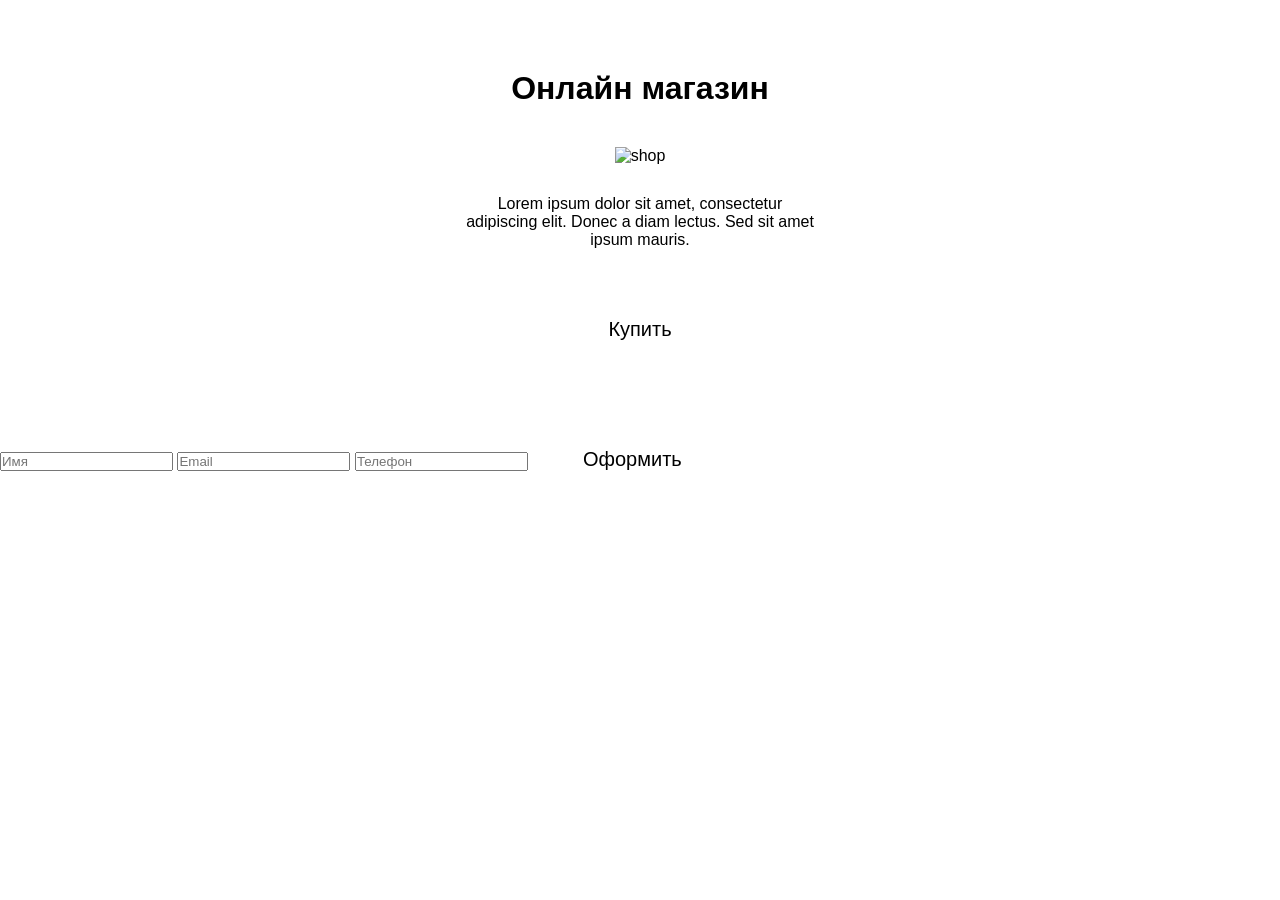
==== index.html @ 7da1bbbf "Enhance form validation and error display Added error handling for form submission and updated input" ====
<!DOCTYPE html>
<html lang="ru">
<head>
    <meta charset="UTF-8">
    <meta name="viewport" content="width=device-width, initial-scale=1.0, user-scalable=no, minimum-scale=1.0, maximum-scale=1.0">
    <meta http-equiv="X-UA-Compatible" content="ie=edge">
    <title>Shop</title>
    <style>
        @import url("https://fonts.googleapis.com/css?family=Montserrat;wght@200;500&display=swap");

        * {
            margin: 0;
            padding: 0;
            box-sizing: border-box;
        }

        body{
            font-family: "Montserrat", sans-serif;
            font-weight: 200;
            color: var(--tg-theme-text-color);
            background: var(--tg-theme-bg-color);
        }
        #main {
            width: 100%;
            padding: 20px;
            text-align: center;
        }
        h1 {
            margin-top: 50px;
            margin-bottom: 10px;
        }
        img{
            width:70px;
            margin: 30px auto;
        }
        p {
            width:350px;
            margin:0 auto;
        }
        button{
            border:0;
            border-radius: 5px;
            margin-top:50px;
            height: 60px;
            width: 200px;
            font-size:20px;
            font-weight:500;
            cursor: pointer;
            transition: all 500ms ease;
            color: var(--tg-theme-button-color);
            background: var(--tg-theme-button-text-color);
        }

        button:hover {
            background: var(--tg-theme-secondary-bg-color);
        }
    </style>
</head>
<body>
    <div id="main">
        <h1>Онлайн магазин </h1>
        <img src = "https://cdn-icons-png.flaticon.com/512/3595/3595455.png" alt = "shop">
        <p> Lorem ipsum dolor sit amet, consectetur adipiscing elit. Donec a diam lectus. Sed sit amet ipsum mauris. </p>
        <button id="buy">Купить</button>
    </div>
    <form id="form">
        <input type="text" placeholder="Имя" id="user_name">
        <input type="text" placeholder="Email" id="user_mail">
        <input type="text" placeholder="Телефон" id="user_phone">
        <button id="order">Оформить</button>
        <div id="error"></div>
    <script src="https://telegram.org/js/telegram-web-app.js"></script>
    <script>
        let tg = window.Telegram.WebApp; 
        let buy = document.getElementById("buy");
        let order = document.getElementById("order");
        tg.expand();

        buy.addEventListener("click",() => {
            document.getElementById("main").style.display = "none";
            document.getElementById("form").style.display = "block";
            document.getElementById("user_name").value = tg.initDataUnsafe.user.first_name + " " + tg.initDataUnsafe.user.last_name
        });
        order.addEventListener("click", () => {
            document.getElementById("error").innerText = '';
            let name = document.getElementById("user_name").value;
            let email = document.getElementById("user_email").value;
            let phone = document.getElementById("user_phone").value;
            if (name.length < 5) {
                document.getElementById("error").innerText = 'Ошибка в имени';
                return
            }
            if(email.length < 5) {
                document.getElementById("error").innerText = 'ошибка в email';
                return;
            }
            if (phone.length < 5) {
                document.getElementById("error").innerText = 'Ошибка в номере телефона';
                return;
            }
            let data = {
                name: name,
                email: email,
                phone: phone
            }
            tg.sendData(JSON.stringify(data));
            tg.close();
        });
    </script>
</body>
</html>
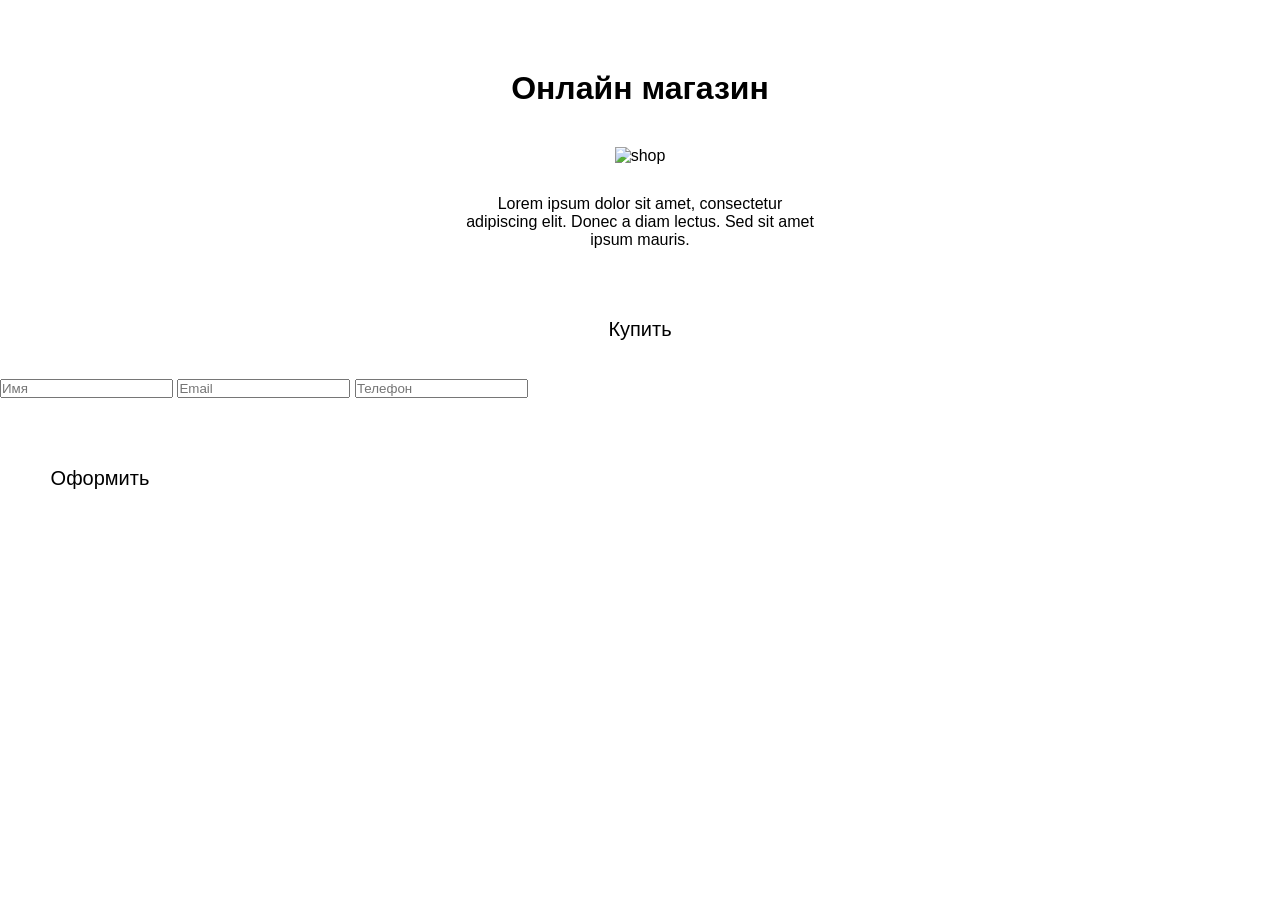
==== commit 0db95e3f: "Fix HTML encoding issues in index.html" ====
--- a/index.html
+++ b/index.html
@@ -67,8 +67,9 @@
         <input type="text" placeholder="Имя" id="user_name">
         <input type="text" placeholder="Email" id="user_mail">
         <input type="text" placeholder="Телефон" id="user_phone">
-        <button id="order">Оформить</button>
-        <div id="error"></div>
+        <div id="error"> </div>
+        <button id="order" >Оформить</button>
+    </form>
     <script src="https://telegram.org/js/telegram-web-app.js"></script>
     <script>
         let tg = window.Telegram.WebApp; 
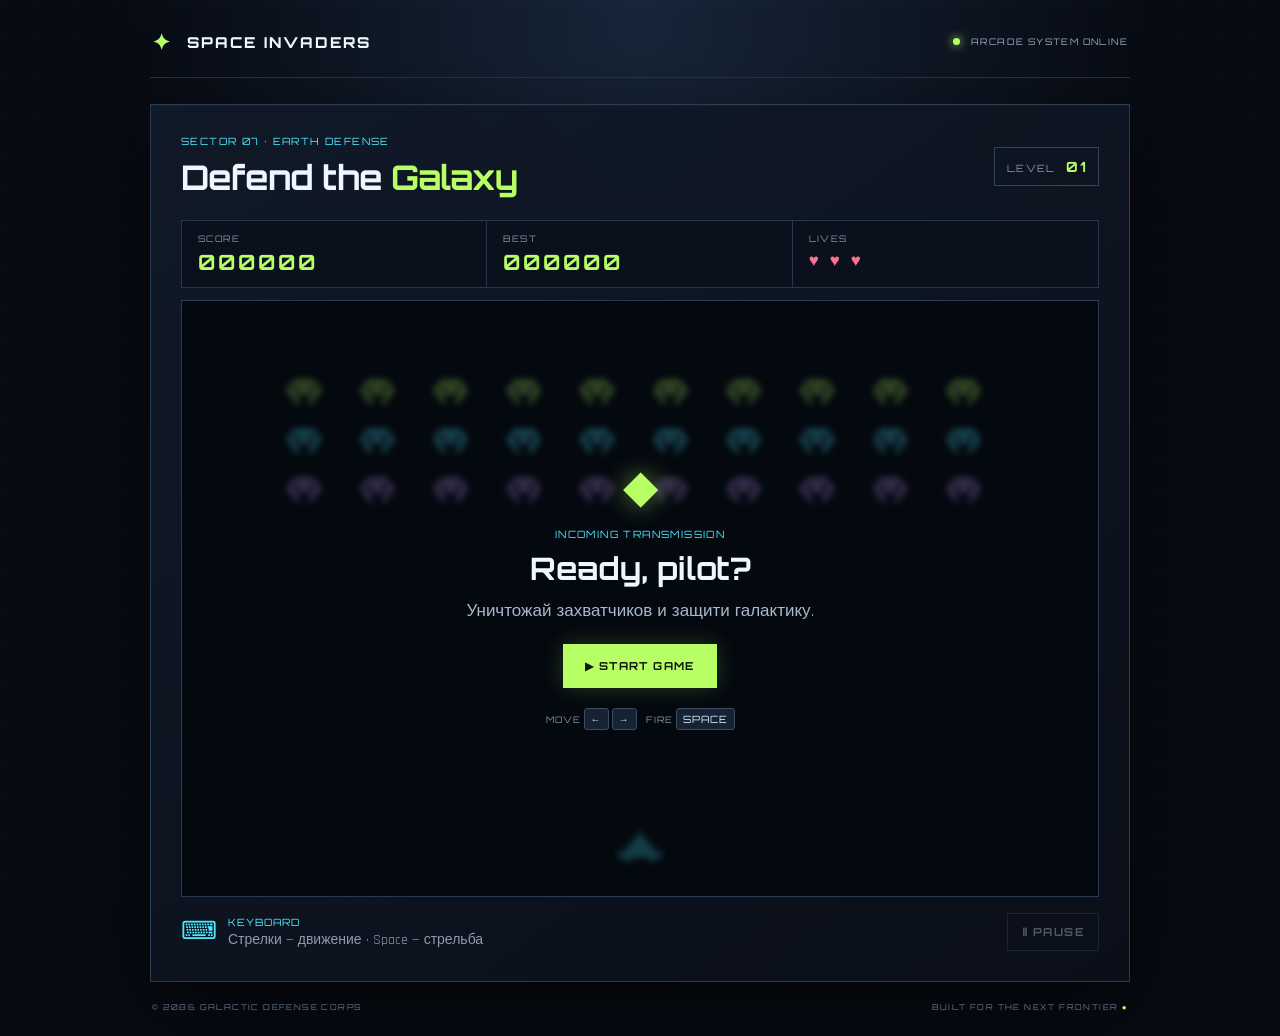
==== commit 6b253518: "Add Space Invaders for CI/CD lab" ====
--- a/index.html
+++ b/index.html
@@ -1,112 +1,58 @@
-<!DOCTYPE html>
-<html lang="ru">
-<head>
-    <meta charset="UTF-8">
-    <meta name="viewport" content="width=device-width, initial-scale=1.0, user-scalable=no, minimum-scale=1.0, maximum-scale=1.0">
-    <meta http-equiv="X-UA-Compatible" content="ie=edge">
-    <title>Shop</title>
-    <style>
-        @import url("https://fonts.googleapis.com/css?family=Montserrat;wght@200;500&display=swap");
-
-        * {
-            margin: 0;
-            padding: 0;
-            box-sizing: border-box;
-        }
-
-        body{
-            font-family: "Montserrat", sans-serif;
-            font-weight: 200;
-            color: var(--tg-theme-text-color);
-            background: var(--tg-theme-bg-color);
-        }
-        #main {
-            width: 100%;
-            padding: 20px;
-            text-align: center;
-        }
-        h1 {
-            margin-top: 50px;
-            margin-bottom: 10px;
-        }
-        img{
-            width:70px;
-            margin: 30px auto;
-        }
-        p {
-            width:350px;
-            margin:0 auto;
-        }
-        button{
-            border:0;
-            border-radius: 5px;
-            margin-top:50px;
-            height: 60px;
-            width: 200px;
-            font-size:20px;
-            font-weight:500;
-            cursor: pointer;
-            transition: all 500ms ease;
-            color: var(--tg-theme-button-color);
-            background: var(--tg-theme-button-text-color);
-        }
-
-        button:hover {
-            background: var(--tg-theme-secondary-bg-color);
-        }
-    </style>
-</head>
-<body>
-    <div id="main">
-        <h1>Онлайн магазин </h1>
-        <img src = "https://cdn-icons-png.flaticon.com/512/3595/3595455.png" alt = "shop">
-        <p> Lorem ipsum dolor sit amet, consectetur adipiscing elit. Donec a diam lectus. Sed sit amet ipsum mauris. </p>
-        <button id="buy">Купить</button>
-    </div>
-    <form id="form">
-        <input type="text" placeholder="Имя" id="user_name">
-        <input type="text" placeholder="Email" id="user_mail">
-        <input type="text" placeholder="Телефон" id="user_phone">
-        <div id="error"> </div>
-        <button id="order" >Оформить</button>
-    </form>
-    <script src="https://telegram.org/js/telegram-web-app.js"></script>
-    <script>
-        let tg = window.Telegram.WebApp; 
-        let buy = document.getElementById("buy");
-        let order = document.getElementById("order");
-        tg.expand();
-
-        buy.addEventListener("click",() => {
-            document.getElementById("main").style.display = "none";
-            document.getElementById("form").style.display = "block";
-            document.getElementById("user_name").value = tg.initDataUnsafe.user.first_name + " " + tg.initDataUnsafe.user.last_name
-        });
-        order.addEventListener("click", () => {
-            document.getElementById("error").innerText = '';
-            let name = document.getElementById("user_name").value;
-            let email = document.getElementById("user_email").value;
-            let phone = document.getElementById("user_phone").value;
-            if (name.length < 5) {
-                document.getElementById("error").innerText = 'Ошибка в имени';
-                return
-            }
-            if(email.length < 5) {
-                document.getElementById("error").innerText = 'ошибка в email';
-                return;
-            }
-            if (phone.length < 5) {
-                document.getElementById("error").innerText = 'Ошибка в номере телефона';
-                return;
-            }
-            let data = {
-                name: name,
-                email: email,
-                phone: phone
-            }
-            tg.sendData(JSON.stringify(data));
-            tg.close();
-        });
-    </script>
-</body>
-</html>
+<!DOCTYPE html>
+<html lang="ru">
+<head>
+  <meta charset="UTF-8">
+  <meta name="viewport" content="width=device-width, initial-scale=1.0">
+  <title>SPACE INVADERS — Arcade</title>
+  <link rel="stylesheet" href="style.css">
+</head>
+<body>
+  <main class="cabinet">
+    <header class="topbar">
+      <div class="brand"><span class="brand-mark">✦</span> SPACE INVADERS</div>
+      <div class="status"><span class="status-dot"></span> ARCADE SYSTEM ONLINE</div>
+    </header>
+
+    <section class="game-shell">
+      <div class="game-heading">
+        <div>
+          <p class="eyebrow">SECTOR 07 · EARTH DEFENSE</p>
+          <h1>Defend the <span>Galaxy</span></h1>
+        </div>
+        <div class="level-badge">LEVEL <strong id="level">01</strong></div>
+      </div>
+
+      <div class="stats">
+        <div class="stat"><span>SCORE</span><strong id="score">000000</strong></div>
+        <div class="stat"><span>BEST</span><strong id="best">000000</strong></div>
+        <div class="stat"><span>LIVES</span><strong id="lives">♥ ♥ ♥</strong></div>
+      </div>
+
+      <div class="canvas-wrap">
+        <canvas id="game" width="800" height="520" aria-label="Игровое поле Space Invaders"></canvas>
+        <div class="overlay" id="overlay">
+          <div class="overlay-card">
+            <div class="pixel-alien">◆</div>
+            <p class="eyebrow" id="overlay-eyebrow">INCOMING TRANSMISSION</p>
+            <h2 id="overlay-title">Ready, pilot?</h2>
+            <p id="overlay-text">Уничтожай захватчиков и защити галактику.</p>
+            <button id="start-btn" class="primary-btn">▶ START GAME</button>
+            <p class="hint">MOVE <kbd>←</kbd> <kbd>→</kbd> &nbsp; FIRE <kbd>SPACE</kbd></p>
+          </div>
+        </div>
+      </div>
+
+      <div class="below-game">
+        <div class="controls"><span class="control-icon">⌨</span><span><b>KEYBOARD</b><small>Стрелки — движение · Space — стрельба</small></span></div>
+        <button id="pause-btn" class="secondary-btn" disabled>Ⅱ PAUSE</button>
+      </div>
+    </section>
+
+    <footer>
+      <span>© 2086 GALACTIC DEFENSE CORPS</span>
+      <span>BUILT FOR THE NEXT FRONTIER <b>●</b></span>
+    </footer>
+  </main>
+  <script src="game.js"></script>
+</body>
+</html>
--- a/style.css
+++ b/style.css
@@ -0,0 +1,80 @@
+@import url('https://fonts.googleapis.com/css2?family=Orbitron:wght@400;500;600;700;800&family=Rajdhani:wght@400;500;600;700&display=swap');
+
+:root {
+  --bg: #080b13;
+  --panel: #101725;
+  --line: #25354b;
+  --cyan: #4deaff;
+  --green: #b7ff65;
+  --muted: #8493a8;
+  --white: #eef7ff;
+}
+* { box-sizing: border-box; }
+body {
+  margin: 0; min-height: 100vh; color: var(--white);
+  background: radial-gradient(ellipse at 50% 0%, #17263a 0%, #080b13 56%);
+  font-family: 'Rajdhani', sans-serif;
+  display: flex; justify-content: center; padding: 24px 16px;
+}
+body::before {
+  content: ""; position: fixed; inset: 0; pointer-events: none; opacity: .18;
+  background-image: linear-gradient(rgba(77,234,255,.06) 1px, transparent 1px),
+                    linear-gradient(90deg, rgba(77,234,255,.06) 1px, transparent 1px);
+  background-size: 38px 38px;
+}
+.cabinet { width: min(100%, 980px); position: relative; }
+.topbar, footer { display:flex; justify-content:space-between; align-items:center; gap:16px; }
+.topbar { padding: 4px 2px 22px; border-bottom: 1px solid #243348; }
+.brand { font: 800 15px 'Orbitron', sans-serif; letter-spacing: 2px; }
+.brand-mark { color: var(--green); font-size: 22px; vertical-align: -2px; margin-right: 8px; }
+.status, .eyebrow, .level-badge, .stat span, .secondary-btn, .primary-btn, footer {
+  font-family: 'Orbitron', sans-serif; letter-spacing: 1.4px;
+}
+.status { font-size: 9px; color: #9aacc0; }
+.status-dot { display:inline-block; width:7px; height:7px; border-radius:50%; background:var(--green); box-shadow:0 0 10px var(--green); margin-right:8px; }
+.game-shell { margin: 26px auto 0; background: linear-gradient(145deg, rgba(17,26,41,.97), rgba(10,15,25,.98)); border:1px solid #2b3b50; padding: clamp(16px, 3vw, 30px); box-shadow: 0 24px 80px #0008, inset 0 1px #ffffff08; }
+.game-heading { display:flex; justify-content:space-between; align-items:center; gap:15px; margin-bottom:22px; }
+.eyebrow { font-size:10px; color:var(--cyan); margin:0 0 9px; }
+h1 { font: 700 clamp(22px, 4vw, 34px) 'Orbitron', sans-serif; margin:0; letter-spacing:-1px; }
+h1 span { color:var(--green); }
+.level-badge { font-size:10px; color:var(--muted); border:1px solid #30445c; padding:10px 12px; white-space:nowrap; }
+.level-badge strong { color:var(--green); font-size:14px; margin-left:6px; }
+.stats { display:grid; grid-template-columns:repeat(3,1fr); border:1px solid #26374b; background:#0a111d; margin-bottom:12px; }
+.stat { padding:12px 16px; border-right:1px solid #26374b; display:flex; flex-direction:column; gap:5px; }
+.stat:last-child { border-right:0; }
+.stat span { font-size:9px; color:#8194ab; }
+.stat strong { font:700 clamp(15px, 2.5vw, 21px) 'Orbitron', sans-serif; color:var(--green); letter-spacing:2px; }
+.stat:last-child strong { color:#ff7096; letter-spacing:3px; font-size:17px; }
+.canvas-wrap { position:relative; border:1px solid #293b52; background:#050a12; overflow:hidden; }
+canvas { display:block; width:100%; height:auto; image-rendering:pixelated; }
+.overlay { position:absolute; inset:0; display:flex; justify-content:center; align-items:center; padding:16px; background:rgba(4,8,15,.76); backdrop-filter:blur(3px); }
+.overlay.hidden { display:none; }
+.overlay-card { text-align:center; max-width:400px; }
+.pixel-alien { color:var(--green); font-size:46px; text-shadow:0 0 24px #b7ff6580; margin-bottom:10px; }
+.overlay h2 { font:700 clamp(21px,4vw,31px) 'Orbitron',sans-serif; margin:0 0 12px; }
+.overlay p:not(.eyebrow):not(.hint) { color:#a9b8cb; font-size:17px; margin:0 0 22px; }
+.primary-btn, .secondary-btn { cursor:pointer; border:0; font-size:11px; font-weight:700; padding:15px 22px; transition:transform .15s, box-shadow .15s; }
+.primary-btn { background:var(--green); color:#10180b; box-shadow:0 0 22px #b7ff6533; }
+.primary-btn:hover { transform:translateY(-2px); box-shadow:0 0 28px #b7ff6566; }
+.hint { color:#8495aa; font:9px 'Orbitron',sans-serif; margin-top:20px; letter-spacing:1px; }
+kbd { display:inline-block; border:1px solid #3b4c61; background:#172234; padding:4px 6px; color:#dcecff; font:10px 'Orbitron',sans-serif; border-radius:3px; }
+.below-game { display:flex; align-items:center; justify-content:space-between; gap:12px; padding-top:16px; }
+.controls { display:flex; align-items:center; gap:11px; color:var(--cyan); }
+.control-icon { font-size:25px; }
+.controls b, .controls small { display:block; }
+.controls b { font:10px 'Orbitron',sans-serif; letter-spacing:1px; }
+.controls small { color:#8b9bb0; font-size:14px; margin-top:3px; }
+.secondary-btn { background:transparent; border:1px solid #33475e; color:#b7c7d9; padding:11px 14px; }
+.secondary-btn:enabled:hover { border-color:var(--cyan); color:var(--cyan); }
+.secondary-btn:disabled { opacity:.4; cursor:not-allowed; }
+footer { font-size:8px; color:#63748a; padding:20px 2px 0; }
+footer b { color:var(--green); }
+@media (max-width:600px) {
+  body { padding:14px 10px; }
+  .status { display:none; }
+  .game-shell { margin-top:16px; }
+  .stat { padding:10px 8px; }
+  .stat span { font-size:8px; }
+  .controls small { font-size:12px; }
+  footer { font-size:7px; }
+}
